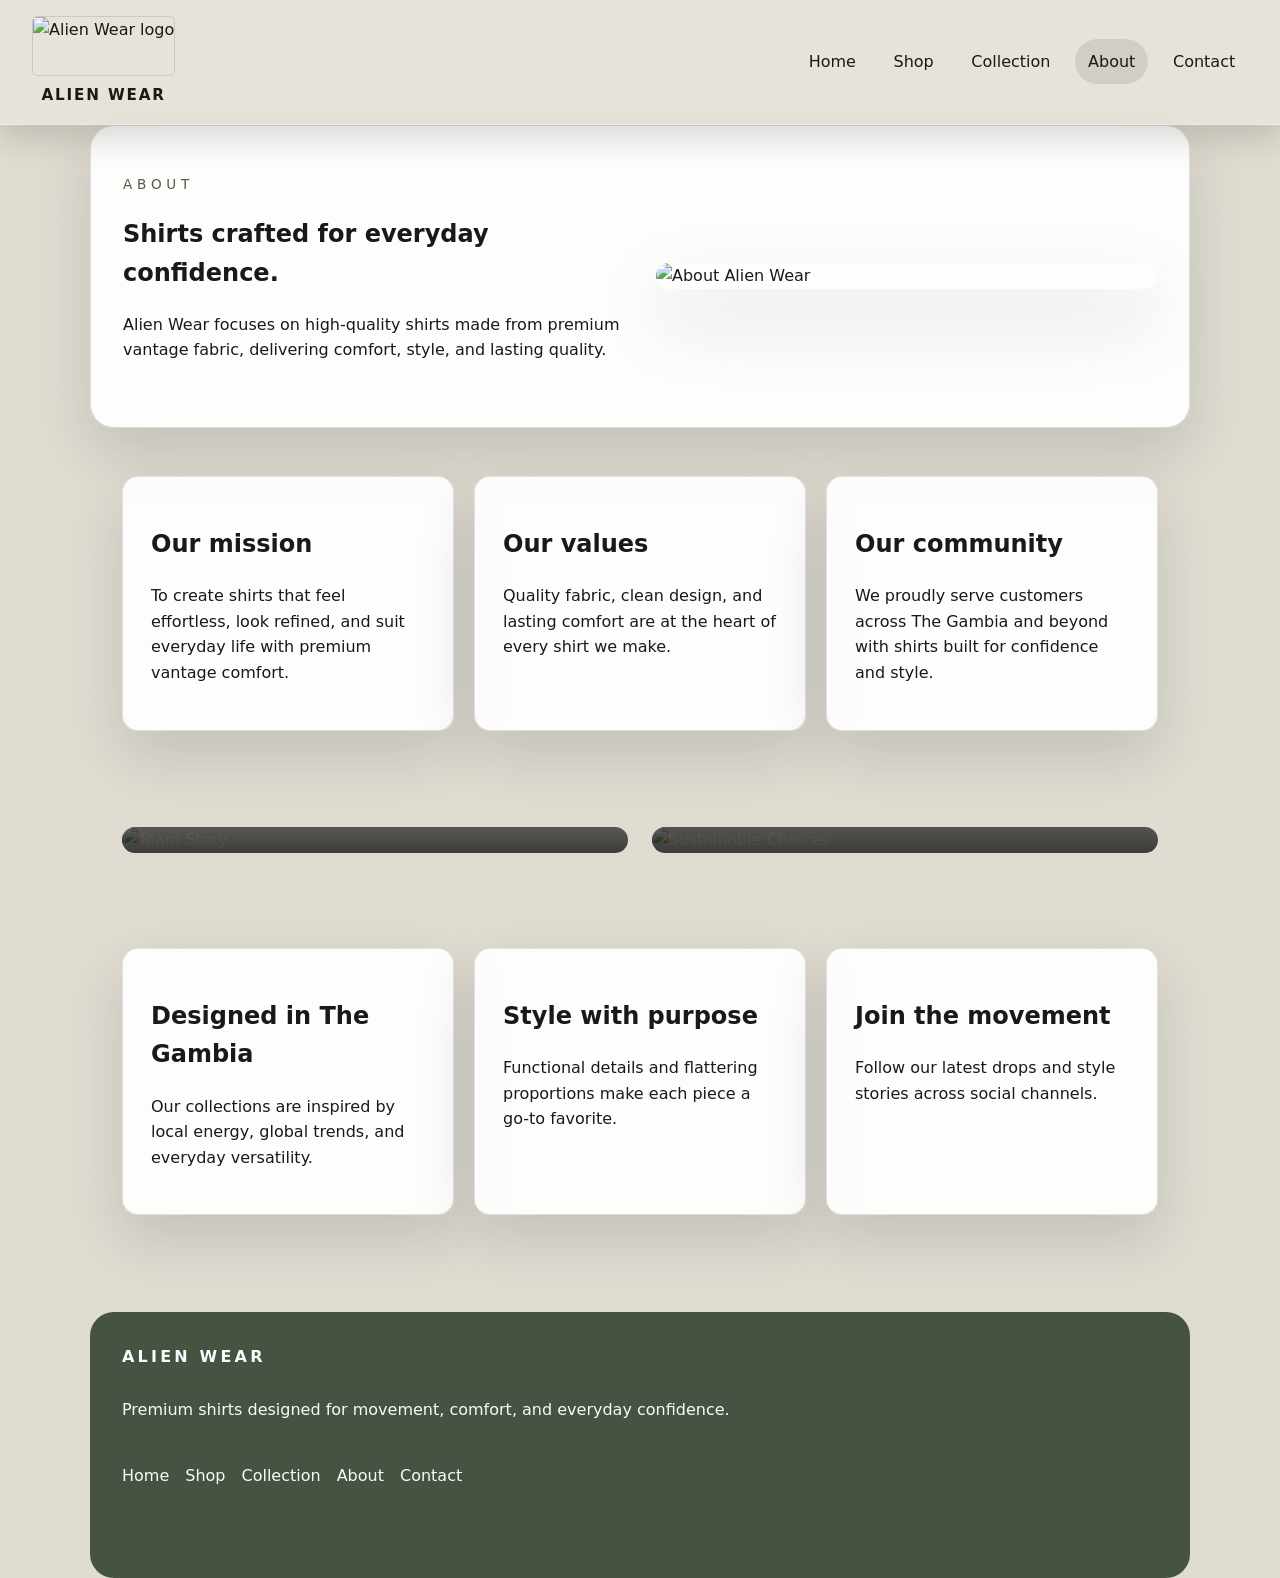
==== about.html @ 1a1aa85f "first commit" ====
<!doctype html>
<html lang="en">
  <head>
    <meta charset="UTF-8" />
    <meta name="viewport" content="width=device-width, initial-scale=1.0" />
    <title>About | Absa Clothing</title>
    <link rel="stylesheet" href="style.css" />
  </head>
  <body>
    <header class="site-header">
      <a href="index.html" class="brand">
        <img src="logo" alt="Alien Wear logo" />
        <span class="brand-text">Alien Wear</span>
      </a>
      <nav class="main-nav">
        <a href="index.html">Home</a>
        <a href="shop.html">Shop</a>
        <a href="collection.html">Collection</a>
        <a href="about.html" class="active">About</a>
        <a href="contact.html">Contact</a>
      </nav>
    </header>

    <main>
      <section class="hero-banner">
        <div class="hero-copy">
          <p class="eyebrow">About</p>
          <h2>Shirts crafted for everyday confidence.</h2>
          <p>
            Alien Wear focuses on high-quality shirts made from premium vantage
            fabric, delivering comfort, style, and lasting quality.
          </p>
        </div>
        <img
          src="https://via.placeholder.com/900x520/374151/ffffff?text=About+Alien+Wear"
          alt="About Alien Wear"
        />
      </section>

      <section class="section">
        <div class="feature-grid">
          <article>
            <h2>Our mission</h2>
            <p>
              To create shirts that feel effortless, look refined, and suit
              everyday life with premium vantage comfort.
            </p>
          </article>
          <article>
            <h2>Our values</h2>
            <p>
              Quality fabric, clean design, and lasting comfort are at the heart
              of every shirt we make.
            </p>
          </article>
          <article>
            <h2>Our community</h2>
            <p>
              We proudly serve customers across The Gambia and beyond with
              shirts built for confidence and style.
            </p>
          </article>
        </div>
      </section>

      <section class="section image-grid">
        <article class="image-card">
          <img
            src="https://via.placeholder.com/600x420/6b7280/ffffff?text=Team+Story"
            alt="Team Story"
          />
          <div>
            <h3>Built by a driven team</h3>
            <p>Real people creating designs for real lives.</p>
          </div>
        </article>
        <article class="image-card">
          <img
            src="https://via.placeholder.com/600x420/111827/ffffff?text=Sustainable+Choices"
            alt="Sustainable Choices"
          />
          <div>
            <h3>Thoughtful materials</h3>
            <p>
              We choose fabrics and finishes that last, wash well, and feel
              great.
            </p>
          </div>
        </article>
      </section>

      <section class="section feature-grid">
        <article>
          <h2>Designed in The Gambia</h2>
          <p>
            Our collections are inspired by local energy, global trends, and
            everyday versatility.
          </p>
        </article>
        <article>
          <h2>Style with purpose</h2>
          <p>
            Functional details and flattering proportions make each piece a
            go-to favorite.
          </p>
        </article>
        <article>
          <h2>Join the movement</h2>
          <p>
            Follow our latest drops and style stories across social channels.
          </p>
        </article>
      </section>
    </main>

    <footer class="site-footer">
      <div class="site-footer-inner">
        <p class="footer-brand">Alien Wear</p>
        <p>
          Premium shirts designed for movement, comfort, and everyday
          confidence.
        </p>
      </div>
      <div class="footer-links">
        <a href="index.html">Home</a>
        <a href="shop.html">Shop</a>
        <a href="collection.html">Collection</a>
        <a href="about.html">About</a>
        <a href="contact.html">Contact</a>
      </div>
      <p class="footer-note">
        &copy; 2026 Absa Clothing. Bold everyday style for local wardrobes.
      </p>
    </footer>
    <script src="script.js"></script>
  </body>
</html>
---- style.css ----
* {
  box-sizing: border-box;
}

:root {
  --bg: #e0dcd1;
  --surface: rgba(255, 255, 255, 0.92);
  --surface-strong: rgba(255, 255, 255, 0.98);
  --surface-dark: rgba(25, 25, 25, 0.92);
  --text: #191919;
  --text-muted: #465242;
  --text-light: #f8fafc;
  --accent: #465242;
  --accent-strong: #191919;
  --border: rgba(70, 82, 66, 0.2);
  --shadow: 0 24px 60px rgba(15, 23, 42, 0.14);
}

html {
  -webkit-text-size-adjust: 100%;
  text-size-adjust: 100%;
}

body {
  margin: 0;
  font-family:
    Inter,
    system-ui,
    -apple-system,
    BlinkMacSystemFont,
    "Segoe UI",
    sans-serif;
  color: var(--text);
  background: var(--bg);
  line-height: 1.6;
  min-height: 100vh;
}

main {
  margin-bottom: 2.5rem;
}

img {
  display: block;
  max-width: 100%;
  height: auto;
}

.site-header {
  position: sticky;
  top: 0;
  z-index: 10;
  background: rgba(255, 255, 255, 0.22);
  backdrop-filter: blur(18px);
  border-bottom: 1px solid rgba(255, 255, 255, 0.35);
  display: flex;
  flex-wrap: wrap;
  align-items: center;
  justify-content: space-between;
  gap: 1.5rem;
  padding: 1rem 2rem;
  box-shadow: 0 14px 30px rgba(25, 25, 25, 0.16);
  transition:
    transform 0.28s ease,
    opacity 0.28s ease,
    background 0.28s ease,
    box-shadow 0.28s ease;
  will-change: transform, opacity;
}

.site-header.site-header--scrolled {
  background: rgba(255, 255, 255, 0.18);
  box-shadow: 0 10px 24px rgba(25, 25, 25, 0.12);
}

.site-header.site-header--hidden {
  transform: translateY(-105%);
  opacity: 0;
  pointer-events: none;
}

.site-header.site-header--visible {
  transform: translateY(0);
  opacity: 1;
  pointer-events: auto;
}

.brand {
  display: flex;
  flex-direction: column;
  align-items: center;
  text-decoration: none;
  color: var(--accent-strong);
}

.brand img {
  height: 60px;
  width: auto;
  object-fit: contain;
  border-radius: 0.35rem;
  border: 1px solid rgba(70, 82, 66, 0.18);
}

.brand-text {
  margin-top: 0.45rem;
  font-weight: 700;
  letter-spacing: 0.12em;
  font-size: 0.95rem;
  text-transform: uppercase;
  color: var(--accent-strong);
}

.main-nav {
  display: flex;
  flex-wrap: wrap;
  gap: 0.75rem;
}

.main-nav a {
  text-decoration: none;
  color: var(--accent-strong);
  padding: 0.6rem 0.8rem;
  border-radius: 999px;
  transition:
    background 0.2s ease,
    color 0.2s ease;
}

.main-nav a:hover,
.main-nav a.active {
  background: rgba(70, 82, 66, 0.14);
  color: var(--accent-strong);
}

.hero {
  padding: 2rem 2rem 3rem;
  display: flex;
  flex-direction: column;
  align-items: center;
  gap: 1.5rem;
}

.hero-banner {
  display: grid;
  grid-template-columns: minmax(0, 1fr) minmax(0, 1fr);
  align-items: center;
  gap: 2rem;
  max-width: 1100px;
  margin: 0 auto;
  padding: 3rem 2rem;
  background: rgba(255, 255, 255, 0.92);
  border: 1px solid rgba(70, 82, 66, 0.18);
  border-radius: 1.5rem;
  box-shadow: var(--shadow);
}

.hero-banner img {
  width: 100%;
  border-radius: 1rem;
  object-fit: cover;
  box-shadow: 0 30px 70px rgba(70, 82, 66, 0.18);
}

.hero-copy {
  max-width: 560px;
}

.slideshow-container {
  position: relative;
  max-width: 1200px;
  width: 100%;
  overflow: hidden;
  border-radius: 1rem;
  box-shadow: 0 30px 70px rgba(15, 23, 42, 0.18);
  background: #191919;
}

.slide {
  display: none;
  position: relative;
}

.slide img {
  width: 100%;
  display: block;
  height: auto;
  max-height: 600px;
  object-fit: cover;
}

.slide-caption {
  position: absolute;
  bottom: 1.5rem;
  left: 1.5rem;
  color: #f8fafc;
  text-shadow: 0 12px 30px rgba(0, 0, 0, 0.35);
  max-width: min(60%, 420px);
  background: rgba(25, 25, 25, 0.55);
  padding: 1rem 1.2rem;
  border-radius: 1rem;
}

.slide-caption h2 {
  margin: 0 0 0.5rem;
  font-size: clamp(1.5rem, 2.5vw, 2.75rem);
}

.slide-caption p {
  margin: 0;
  font-size: 1rem;
}

.prev,
.next {
  cursor: pointer;
  position: absolute;
  top: 50%;
  width: 3rem;
  height: 3rem;
  margin-top: -1.5rem;
  color: #ffffff;
  background: rgba(224, 220, 209, 0.18);
  border-radius: 50%;
  display: flex;
  align-items: center;
  justify-content: center;
  text-decoration: none;
  font-size: 1.4rem;
  border: none;
  touch-action: manipulation;
}

.prev {
  left: 1rem;
}
.next {
  right: 1rem;
}

.prev:hover,
.next:hover {
  background: rgba(224, 220, 209, 0.35);
}

.slide-dots {
  display: flex;
  justify-content: center;
  gap: 0.75rem;
  margin-top: 1rem;
  z-index: 1;
}

.dot {
  cursor: pointer;
  width: 1.1rem;
  height: 1.1rem;
  border-radius: 50%;
  background: rgba(255, 255, 255, 0.9);
  border: 1px solid rgba(70, 82, 66, 0.18);
  box-shadow: 0 6px 14px rgba(0, 0, 0, 0.12);
  transition:
    background 0.2s ease,
    transform 0.2s ease,
    box-shadow 0.2s ease;
}

.dot.active,
.dot:hover {
  background: var(--accent-strong);
  transform: scale(1.3);
  box-shadow: 0 10px 18px rgba(0, 0, 0, 0.2);
  border-color: rgba(255, 255, 255, 0.85);
}

.section {
  max-width: 1100px;
  margin: 0 auto;
  padding: 3rem 2rem;
}

.feature-grid {
  display: grid;
  grid-template-columns: repeat(auto-fit, minmax(220px, 1fr));
  gap: 1.25rem;
}

.feature-grid article {
  background: var(--surface);
  padding: 1.75rem;
  border-radius: 1rem;
  box-shadow: var(--shadow);
  border: 1px solid rgba(70, 82, 66, 0.16);
  transition:
    transform 0.2s ease,
    box-shadow 0.2s ease;
}

.feature-grid article:hover {
  transform: translateY(-6px) scale(1.02);
  box-shadow: 0 24px 58px rgba(70, 82, 66, 0.18);
}

.alternate {
  background: var(--accent-strong);
  color: var(--text-light);
  border-radius: 1rem;
}

.alternate h2,
.alternate p {
  color: var(--text-light);
}

.eyebrow {
  margin: 0 0 1rem;
  text-transform: uppercase;
  letter-spacing: 0.35em;
  color: rgba(70, 82, 66, 0.95);
  font-size: 0.85rem;
}

.button {
  display: inline-flex;
  align-items: center;
  justify-content: center;
  padding: 0.9rem 1.6rem;
  border-radius: 999px;
  background: var(--accent);
  color: var(--text-light);
  text-decoration: none;
  border: none;
  cursor: pointer;
  transition:
    transform 0.15s ease,
    background 0.2s ease;
  min-height: 44px;
}

.button:hover {
  transform: translateY(-1px);
  background: var(--accent-strong);
}

.button-secondary {
  background: var(--surface-strong);
  color: var(--text);
  border: 1px solid rgba(70, 82, 66, 0.18);
}

.button-secondary:hover {
  background: rgba(224, 220, 209, 0.95);
}

.product-grid,
.image-grid,
.contact-grid,
.payment-section {
  display: grid;
  gap: 1.5rem;
}

.product-grid {
  grid-template-columns: repeat(auto-fit, minmax(220px, 1fr));
}

.product-card,
.payment-card,
.contact-card {
  background: rgba(224, 220, 209, 0.9);
  backdrop-filter: blur(6px);
  border-radius: 1rem;
  box-shadow: 0 14px 42px rgba(70, 82, 66, 0.16);
  overflow: hidden;
  border: 1px solid rgba(70, 82, 66, 0.16);
  transition:
    transform 0.18s ease,
    box-shadow 0.18s ease;
}

.product-card {
  position: relative;
}

.product-card img {
  width: 100%;
  height: 260px;
  object-fit: cover;
  transition:
    transform 0.25s ease,
    filter 0.25s ease;
}

.product-card-banner {
  display: none;
  position: absolute;
  inset: 50% auto auto 50%;
  transform: translate(-50%, -50%);
  z-index: 2;
  padding: 0.7rem 1rem;
  background: rgba(17, 24, 39, 0.9);
  color: #ffffff;
  border-radius: 999px;
  text-align: center;
  font-size: 0.8rem;
  font-weight: 700;
  letter-spacing: 0.16em;
  text-transform: uppercase;
  box-shadow: 0 10px 24px rgba(0, 0, 0, 0.16);
  white-space: nowrap;
}

.product-card--sold-out img {
  filter: grayscale(0.8) brightness(0.72);
  opacity: 0.8;
}

.product-card--sold-out .product-card-banner {
  display: block;
}

.product-card div {
  padding: 1.25rem;
  background: linear-gradient(
    180deg,
    rgba(255, 255, 255, 0.8),
    rgba(255, 255, 255, 0.65)
  );
}

.price {
  margin: 1rem 0 0;
  font-weight: 700;
  color: var(--accent-strong);
}

.payment-section {
  grid-template-columns: repeat(auto-fit, minmax(260px, 1fr));
  align-items: stretch;
}

.payment-card {
  padding: 1.75rem;
  transition:
    transform 0.2s ease,
    box-shadow 0.2s ease;
}

.wave-card {
  border: 1px solid rgba(70, 82, 66, 0.2);
}

.payment-list {
  list-style: none;
  padding: 0;
  margin: 1rem 0 0;
  display: grid;
  gap: 0.75rem;
}

.payment-list li {
  background: rgba(255, 255, 255, 0.85);
  padding: 0.9rem 1rem;
  border-radius: 0.85rem;
  border: 1px solid rgba(70, 82, 66, 0.12);
}

.payment-button {
  width: 100%;
  text-align: left;
  padding: 0.95rem 1rem;
  border-radius: 0.85rem;
  border: 1px solid rgba(70, 82, 66, 0.16);
  background: rgba(255, 255, 255, 0.98);
  color: var(--accent-strong);
  font: inherit;
  cursor: pointer;
  transition:
    background 0.2s ease,
    transform 0.2s ease,
    border-color 0.2s ease;
}

.payment-button:hover,
.payment-button:focus {
  background: rgba(70, 82, 66, 0.08);
  transform: translateY(-1px);
  border-color: rgba(70, 82, 66, 0.28);
}

.payment-button:focus-visible {
  outline: 2px solid var(--accent-strong);
  outline-offset: 3px;
}

.checkout-note {
  margin: 0.75rem 0 0.75rem;
  color: var(--text-muted);
}

.image-grid {
  grid-template-columns: repeat(auto-fit, minmax(280px, 1fr));
}

.image-card {
  position: relative;
  overflow: hidden;
  color: #ffffff;
  cursor: pointer;
  border-radius: 1rem;
  transition:
    transform 0.25s ease,
    box-shadow 0.25s ease;
}

.image-card img {
  width: 100%;
  height: 100%;
  object-fit: cover;
}

.image-card div {
  position: absolute;
  bottom: 0;
  left: 0;
  right: 0;
  padding: 1.5rem;
  background: linear-gradient(
    180deg,
    transparent 0%,
    rgba(25, 25, 25, 0.82) 100%
  );
}

.contact-grid {
  grid-template-columns: repeat(auto-fit, minmax(260px, 1fr));
}

.contact-card {
  padding: 1.75rem;
  transition:
    transform 0.2s ease,
    box-shadow 0.2s ease;
}

.contact-card a {
  color: var(--accent-strong);
  text-decoration: none;
  font-weight: 600;
}

.contact-form {
  display: grid;
  gap: 1rem;
  max-width: 640px;
}

.contact-form label {
  display: grid;
  gap: 0.5rem;
  font-weight: 600;
  color: var(--text);
}

.contact-form input,
.contact-form textarea {
  width: 100%;
  padding: 0.95rem 1rem;
  border: 1px solid rgba(70, 82, 66, 0.22);
  border-radius: 0.9rem;
  background: rgba(255, 255, 255, 0.95);
  color: var(--text);
  font: inherit;
  min-height: 44px;
}

.contact-form button {
  width: fit-content;
}

.site-footer {
  max-width: 1100px;
  margin: 3rem auto 0;
  padding: 2rem 2rem 3rem;
  background: var(--accent);
  color: var(--text-light);
  border-radius: 1.5rem;
}

.site-footer-inner {
  display: grid;
  gap: 0.75rem;
  margin-bottom: 1.5rem;
}

.footer-brand {
  margin: 0;
  font-size: 1rem;
  font-weight: 700;
  letter-spacing: 0.2em;
  text-transform: uppercase;
  color: var(--text-light);
}

.footer-links {
  display: flex;
  flex-wrap: wrap;
  gap: 1rem;
  margin-bottom: 1rem;
}

.footer-links a {
  color: var(--text-light);
  text-decoration: none;
  border-bottom: 1px solid transparent;
  transition: border-color 0.2s ease;
}

.footer-links a:hover {
  border-color: var(--accent);
}

.footer-note {
  margin: 0;
  color: var(--text-muted);
  font-size: 0.95rem;
}

.product-card:hover,
.image-card:hover,
.payment-card:hover,
.contact-card:hover,
.feature-grid article:hover {
  transform: translateY(-4px) scale(1.01);
  box-shadow: 0 18px 45px rgba(70, 82, 66, 0.16);
}

.product-card:hover img {
  transform: scale(1.02);
}

@keyframes popIn {
  0% {
    opacity: 0;
    transform: scale(0.8);
  }
  50% {
    opacity: 1;
    transform: scale(1.05);
  }
  100% {
    opacity: 1;
    transform: scale(1);
  }
}

.product-card {
  animation: popIn 0.6s cubic-bezier(0.34, 1.56, 0.64, 1);
  animation-fill-mode: both;
}

.product-card:nth-child(1) {
  animation-delay: 0.1s;
}

.product-card:nth-child(2) {
  animation-delay: 0.2s;
}

.product-card:nth-child(3) {
  animation-delay: 0.3s;
}

.product-card:nth-child(4) {
  animation-delay: 0.4s;
}

.feature-grid article {
  animation: popIn 0.6s cubic-bezier(0.34, 1.56, 0.64, 1);
  animation-fill-mode: both;
}

.feature-grid article:nth-child(1) {
  animation-delay: 0.1s;
}

.feature-grid article:nth-child(2) {
  animation-delay: 0.2s;
}

.feature-grid article:nth-child(3) {
  animation-delay: 0.3s;
}

.image-card {
  animation: popIn 0.6s cubic-bezier(0.34, 1.56, 0.64, 1);
  animation-fill-mode: both;
}

.image-card:nth-child(1) {
  animation-delay: 0.1s;
}

.image-card:nth-child(2) {
  animation-delay: 0.2s;
}

.image-card:nth-child(3) {
  animation-delay: 0.3s;
}

.payment-card {
  animation: popIn 0.6s cubic-bezier(0.34, 1.56, 0.64, 1);
  animation-fill-mode: both;
}

.payment-card:nth-child(1) {
  animation-delay: 0.1s;
}

.payment-card:nth-child(2) {
  animation-delay: 0.2s;
}

.contact-card {
  animation: popIn 0.6s cubic-bezier(0.34, 1.56, 0.64, 1);
  animation-fill-mode: both;
}

.contact-card:nth-child(1) {
  animation-delay: 0.1s;
}

.contact-card:nth-child(2) {
  animation-delay: 0.2s;
}

@media (max-width: 900px) {
  .site-header {
    padding: 1rem 1.5rem;
  }

  .hero-banner {
    grid-template-columns: 1fr;
    padding: 2rem 1.5rem;
    gap: 1.5rem;
  }

  .hero-copy {
    max-width: none;
  }

  .slideshow-container {
    max-width: 100%;
  }

  .slide-caption {
    left: 1rem;
    right: 1rem;
    bottom: 1rem;
    max-width: none;
  }

  .slide-caption h2 {
    font-size: clamp(1.35rem, 4vw, 1.9rem);
  }

  .section {
    padding: 2.25rem 1.5rem;
  }

  .product-grid {
    grid-template-columns: repeat(2, minmax(0, 1fr));
  }
}

@media (max-width: 640px) {
  body {
    font-size: 16px;
  }

  .site-header {
    justify-content: center;
    text-align: center;
    gap: 0.75rem;
    padding: 0.9rem 0.95rem;
  }

  .brand {
    justify-content: center;
  }

  .brand img {
    height: 48px;
  }

  .main-nav {
    justify-content: center;
    width: 100%;
    gap: 0.45rem;
  }

  .main-nav a {
    padding: 0.7rem 0.8rem;
    font-size: 0.95rem;
  }

  .hero {
    padding: 1rem 1rem 2rem;
  }

  .hero-banner {
    padding: 1.25rem 1rem 1.75rem;
  }

  .slide-caption {
    position: static;
    margin-top: 1rem;
    padding: 0 0.35rem 0.25rem;
    color: #111827;
    text-shadow: none;
    background: transparent;
  }

  .slide-caption h2 {
    font-size: 1.4rem;
  }

  .slide-caption p {
    font-size: 0.95rem;
  }

  .prev,
  .next {
    width: 2.6rem;
    height: 2.6rem;
    font-size: 1.1rem;
  }

  .section {
    padding: 1.75rem 1rem;
  }

  .feature-grid,
  .product-grid,
  .image-grid,
  .contact-grid,
  .payment-section {
    grid-template-columns: 1fr;
  }

  .product-card img {
    height: 220px;
  }

  .contact-form button {
    width: 100%;
  }
}

@media (max-width: 420px) {
  .site-header {
    padding: 0.85rem 0.75rem;
  }

  .main-nav {
    gap: 0.35rem;
  }

  .main-nav a {
    padding: 0.6rem 0.65rem;
    font-size: 0.9rem;
  }

  .hero-banner {
    padding: 1rem 0.75rem 1.5rem;
  }

  .slide-caption h2 {
    font-size: 1.2rem;
  }

  .section {
    padding: 1.25rem 0.75rem;
  }

  .button {
    width: 100%;
  }
}

@media (hover: hover) and (min-width: 641px) {
  .product-card:hover {
    transform: translateY(-8px) scale(1.02);
    box-shadow: 0 25px 60px rgba(15, 23, 42, 0.25);
  }

  .product-card:hover img {
    transform: scale(1.03);
    filter: saturate(1.05) contrast(1.02);
  }

  .image-card:hover {
    transform: scale(1.04);
  }

  .payment-card:hover {
    transform: translateY(-4px) scale(1.03);
    box-shadow: 0 15px 40px rgba(15, 23, 42, 0.15);
  }

  .contact-card:hover {
    transform: translateY(-4px) scale(1.03);
    box-shadow: 0 15px 40px rgba(15, 23, 42, 0.15);
  }
}
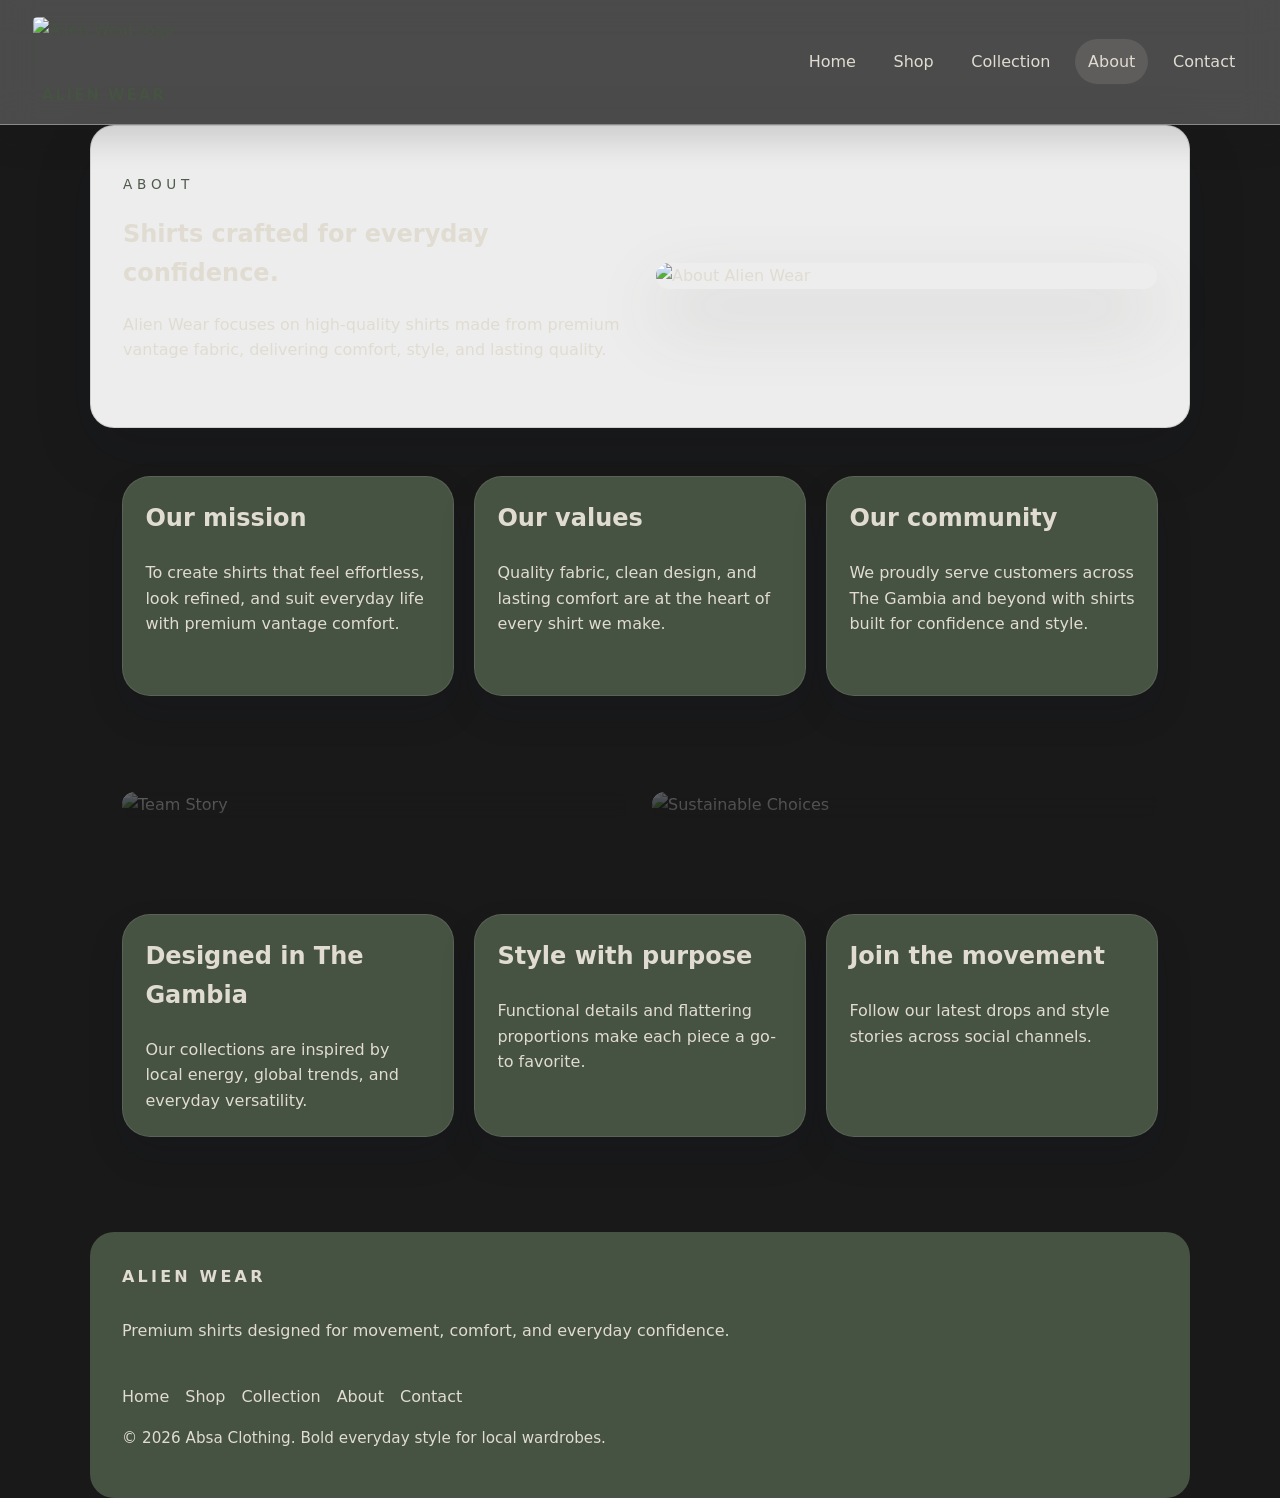
==== commit 24b68e07: "Adjust color and add interactiveness, add animations and a hambuger menu for smaller devices." ====
--- a/about.html
+++ b/about.html
@@ -8,6 +8,16 @@
   </head>
   <body>
     <header class="site-header">
+      <button
+        class="nav-toggle"
+        type="button"
+        aria-expanded="false"
+        aria-label="Toggle navigation"
+      >
+        <span></span>
+        <span></span>
+        <span></span>
+      </button>
       <a href="index.html" class="brand">
         <img src="logo" alt="Alien Wear logo" />
         <span class="brand-text">Alien Wear</span>
--- a/style.css
+++ b/style.css
@@ -3,22 +3,23 @@
 }
 
 :root {
-  --bg: #e0dcd1;
-  --surface: rgba(255, 255, 255, 0.92);
-  --surface-strong: rgba(255, 255, 255, 0.98);
+  --bg: #191919;
+  --surface: rgba(255, 255, 255, 0.06);
+  --surface-strong: rgba(255, 255, 255, 0.1);
   --surface-dark: rgba(25, 25, 25, 0.92);
-  --text: #191919;
-  --text-muted: #465242;
-  --text-light: #f8fafc;
+  --text: #e0dcd1;
+  --text-muted: #d8d3cb;
+  --text-light: #e0dcd1;
   --accent: #465242;
-  --accent-strong: #191919;
-  --border: rgba(70, 82, 66, 0.2);
+  --accent-strong: #465242;
+  --border: rgba(224, 220, 209, 0.2);
   --shadow: 0 24px 60px rgba(15, 23, 42, 0.14);
 }
 
 html {
   -webkit-text-size-adjust: 100%;
   text-size-adjust: 100%;
+  scroll-behavior: smooth;
 }
 
 body {
@@ -34,6 +35,37 @@
   background: var(--bg);
   line-height: 1.6;
   min-height: 100vh;
+}
+
+a,
+button,
+input,
+textarea {
+  transition:
+    transform 0.2s ease,
+    box-shadow 0.2s ease,
+    background 0.2s ease,
+    border-color 0.2s ease,
+    color 0.2s ease,
+    opacity 0.2s ease;
+}
+
+:focus-visible {
+  outline: 2px solid #e0dcd1;
+  outline-offset: 3px;
+}
+
+.reveal {
+  opacity: 0;
+  transform: translateY(18px);
+  transition:
+    opacity 0.55s ease,
+    transform 0.55s ease;
+}
+
+.reveal.is-visible {
+  opacity: 1;
+  transform: translateY(0);
 }
 
 main {
@@ -118,7 +150,7 @@
 
 .main-nav a {
   text-decoration: none;
-  color: var(--accent-strong);
+  color: #e0dcd1;
   padding: 0.6rem 0.8rem;
   border-radius: 999px;
   transition:
@@ -128,8 +160,61 @@
 
 .main-nav a:hover,
 .main-nav a.active {
-  background: rgba(70, 82, 66, 0.14);
-  color: var(--accent-strong);
+  background: rgba(224, 220, 209, 0.12);
+  color: #e0dcd1;
+}
+
+.nav-toggle {
+  display: none;
+  border: 1px solid rgba(224, 220, 209, 0.2);
+  background: rgba(224, 220, 209, 0.08);
+  border-radius: 0.85rem;
+  padding: 0.7rem 0.8rem;
+  cursor: pointer;
+  align-items: center;
+  justify-content: center;
+  gap: 0.3rem;
+  flex-direction: column;
+  transition:
+    border-color 0.2s ease,
+    background 0.2s ease,
+    transform 0.2s ease;
+}
+
+.nav-toggle:hover {
+  border-color: rgba(224, 220, 209, 0.4);
+  background: rgba(224, 220, 209, 0.12);
+}
+
+.nav-toggle span {
+  display: block;
+  width: 1.5rem;
+  height: 2px;
+  border-radius: 2px;
+  background: #e0dcd1;
+  transition:
+    transform 0.3s ease,
+    opacity 0.3s ease,
+    width 0.3s ease;
+  transform-origin: center;
+}
+
+.nav-toggle.is-open {
+  background: rgba(224, 220, 209, 0.14);
+  border-color: rgba(224, 220, 209, 0.4);
+}
+
+.nav-toggle.is-open span:nth-child(1) {
+  transform: translateY(6px) rotate(45deg);
+}
+
+.nav-toggle.is-open span:nth-child(2) {
+  opacity: 0;
+  width: 0;
+}
+
+.nav-toggle.is-open span:nth-child(3) {
+  transform: translateY(-6px) rotate(-45deg);
 }
 
 .hero {
@@ -173,18 +258,36 @@
   border-radius: 1rem;
   box-shadow: 0 30px 70px rgba(15, 23, 42, 0.18);
   background: #191919;
+  aspect-ratio: 16 / 9;
 }
 
 .slide {
-  display: none;
-  position: relative;
+  position: absolute;
+  inset: 0;
+  display: block;
+  opacity: 0;
+  transform: translateX(100%);
+  transition:
+    transform 0.7s ease,
+    opacity 0.7s ease;
+  pointer-events: none;
+}
+
+.slide.is-active {
+  opacity: 1;
+  transform: translateX(0);
+  pointer-events: auto;
+}
+
+.slide.is-prev {
+  opacity: 0;
+  transform: translateX(-100%);
 }
 
 .slide img {
   width: 100%;
   display: block;
-  height: auto;
-  max-height: 600px;
+  height: 100%;
   object-fit: cover;
 }
 
@@ -285,14 +388,28 @@
 }
 
 .feature-grid article {
-  background: var(--surface);
-  padding: 1.75rem;
-  border-radius: 1rem;
-  box-shadow: var(--shadow);
-  border: 1px solid rgba(70, 82, 66, 0.16);
+  background: #465242;
+  color: #e0dcd1;
+  padding: 0;
+  border-radius: 1.75rem;
+  box-shadow: 0 18px 36px rgba(17, 24, 39, 0.14);
+  border: 1px solid rgba(224, 220, 209, 0.12);
+  overflow: hidden;
+  min-height: 220px;
   transition:
     transform 0.2s ease,
     box-shadow 0.2s ease;
+}
+
+.feature-grid article h2,
+.feature-grid article p {
+  color: #e0dcd1;
+  margin: 0;
+  padding: 1.4rem 1.4rem 0;
+}
+
+.feature-grid article p {
+  padding-bottom: 1.4rem;
 }
 
 .feature-grid article:hover {
@@ -301,14 +418,14 @@
 }
 
 .alternate {
-  background: var(--accent-strong);
-  color: var(--text-light);
+  background: #e0dcd1;
+  color: #191919;
   border-radius: 1rem;
 }
 
 .alternate h2,
 .alternate p {
-  color: var(--text-light);
+  color: #191919;
 }
 
 .eyebrow {
@@ -366,12 +483,13 @@
 .product-card,
 .payment-card,
 .contact-card {
-  background: rgba(224, 220, 209, 0.9);
+  background: #465242;
+  color: #e0dcd1;
   backdrop-filter: blur(6px);
-  border-radius: 1rem;
-  box-shadow: 0 14px 42px rgba(70, 82, 66, 0.16);
+  border-radius: 1.8rem;
+  box-shadow: 0 18px 36px rgba(17, 24, 39, 0.12);
   overflow: hidden;
-  border: 1px solid rgba(70, 82, 66, 0.16);
+  border: 1px solid rgba(224, 220, 209, 0.12);
   transition:
     transform 0.18s ease,
     box-shadow 0.18s ease;
@@ -379,12 +497,16 @@
 
 .product-card {
   position: relative;
+  max-width: 420px;
+  width: 100%;
+  margin: 0 auto;
 }
 
 .product-card img {
   width: 100%;
-  height: 260px;
+  height: 300px;
   object-fit: cover;
+  border-radius: 0;
   transition:
     transform 0.25s ease,
     filter 0.25s ease;
@@ -419,18 +541,34 @@
 }
 
 .product-card div {
-  padding: 1.25rem;
-  background: linear-gradient(
-    180deg,
-    rgba(255, 255, 255, 0.8),
-    rgba(255, 255, 255, 0.65)
-  );
+  padding: 1.2rem 1.3rem 1.5rem;
+  background: rgba(70, 82, 66, 0.96);
+}
+
+.product-card h3,
+.product-card p,
+.product-card .price {
+  color: #e0dcd1;
+}
+
+.product-card h3 {
+  margin: 0 0 0.6rem;
+  font-size: clamp(1.3rem, 2vw, 1.9rem);
+  line-height: 1.2;
+}
+
+.product-card p {
+  margin: 0;
 }
 
 .price {
+  display: inline-block;
   margin: 1rem 0 0;
+  padding: 0.8rem 1.2rem;
+  border-radius: 999px;
+  background: rgba(224, 220, 209, 0.1);
   font-weight: 700;
-  color: var(--accent-strong);
+  color: #e0dcd1;
 }
 
 .payment-section {
@@ -440,9 +578,19 @@
 
 .payment-card {
   padding: 1.75rem;
+  background: #465242;
+  color: #e0dcd1;
   transition:
     transform 0.2s ease,
     box-shadow 0.2s ease;
+}
+
+.payment-card h2,
+.payment-card h3,
+.payment-card p,
+.payment-card a,
+.payment-card strong {
+  color: #e0dcd1;
 }
 
 .wave-card {
@@ -458,10 +606,11 @@
 }
 
 .payment-list li {
-  background: rgba(255, 255, 255, 0.85);
+  background: rgba(224, 220, 209, 0.08);
+  color: #e0dcd1;
   padding: 0.9rem 1rem;
   border-radius: 0.85rem;
-  border: 1px solid rgba(70, 82, 66, 0.12);
+  border: 1px solid rgba(224, 220, 209, 0.15);
 }
 
 .payment-button {
@@ -469,9 +618,9 @@
   text-align: left;
   padding: 0.95rem 1rem;
   border-radius: 0.85rem;
-  border: 1px solid rgba(70, 82, 66, 0.16);
-  background: rgba(255, 255, 255, 0.98);
-  color: var(--accent-strong);
+  border: 1px solid rgba(224, 220, 209, 0.22);
+  background: rgba(224, 220, 209, 0.08);
+  color: #e0dcd1;
   font: inherit;
   cursor: pointer;
   transition:
@@ -581,8 +730,8 @@
   max-width: 1100px;
   margin: 3rem auto 0;
   padding: 2rem 2rem 3rem;
-  background: var(--accent);
-  color: var(--text-light);
+  background: #465242;
+  color: #e0dcd1;
   border-radius: 1.5rem;
 }
 
@@ -598,7 +747,7 @@
   font-weight: 700;
   letter-spacing: 0.2em;
   text-transform: uppercase;
-  color: var(--text-light);
+  color: #e0dcd1;
 }
 
 .footer-links {
@@ -609,19 +758,19 @@
 }
 
 .footer-links a {
-  color: var(--text-light);
+  color: #e0dcd1;
   text-decoration: none;
   border-bottom: 1px solid transparent;
   transition: border-color 0.2s ease;
 }
 
 .footer-links a:hover {
-  border-color: var(--accent);
+  border-color: #e0dcd1;
 }
 
 .footer-note {
   margin: 0;
-  color: var(--text-muted);
+  color: #e0dcd1;
   font-size: 0.95rem;
 }
 
@@ -779,7 +928,7 @@
   }
 
   .site-header {
-    justify-content: center;
+    justify-content: space-between;
     text-align: center;
     gap: 0.75rem;
     padding: 0.9rem 0.95rem;
@@ -787,21 +936,47 @@
 
   .brand {
     justify-content: center;
+    margin-left: auto;
+    order: 2;
   }
 
   .brand img {
     height: 48px;
   }
 
+  .nav-toggle {
+    display: inline-flex;
+    order: 1;
+    margin-right: auto;
+  }
+
   .main-nav {
+    display: none;
     justify-content: center;
     width: 100%;
-    gap: 0.45rem;
+    gap: 0.35rem;
+    row-gap: 0.35rem;
+    order: 3;
+    border-radius: 1rem;
+    background: rgba(15, 23, 42, 0.5);
+    padding: 0.5rem;
+    border: 1px solid rgba(224, 220, 209, 0.12);
+    box-shadow: 0 18px 40px rgba(15, 23, 42, 0.16);
+  }
+
+  .main-nav.is-open {
+    display: flex;
+    flex-direction: column;
+    padding-top: 0.75rem;
+    border-top: 1px solid rgba(224, 220, 209, 0.18);
+    border-radius: 1rem;
   }
 
   .main-nav a {
     padding: 0.7rem 0.8rem;
     font-size: 0.95rem;
+    border-radius: 0.8rem;
+    text-align: center;
   }
 
   .hero {
@@ -863,7 +1038,9 @@
   }
 
   .main-nav {
-    gap: 0.35rem;
+    gap: 0.3rem;
+    row-gap: 0.3rem;
+    border-radius: 0.9rem;
   }
 
   .main-nav a {
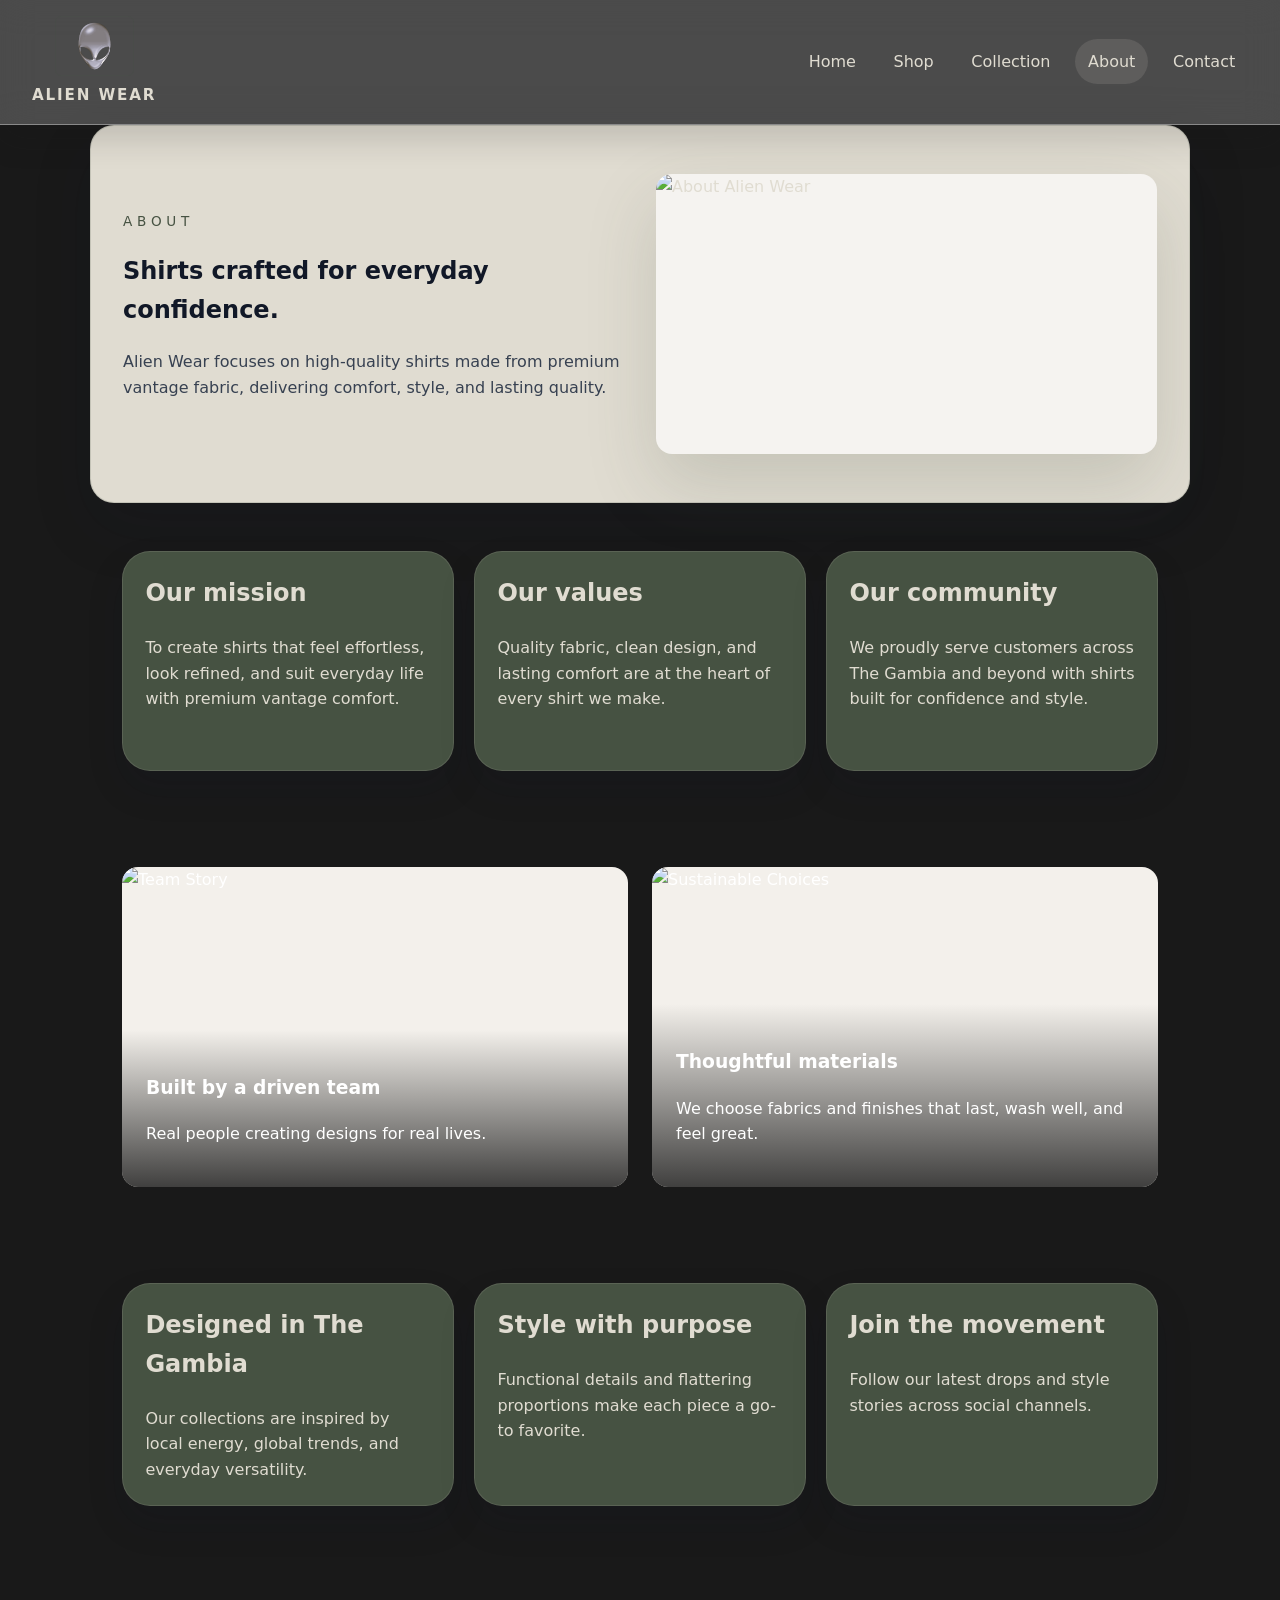
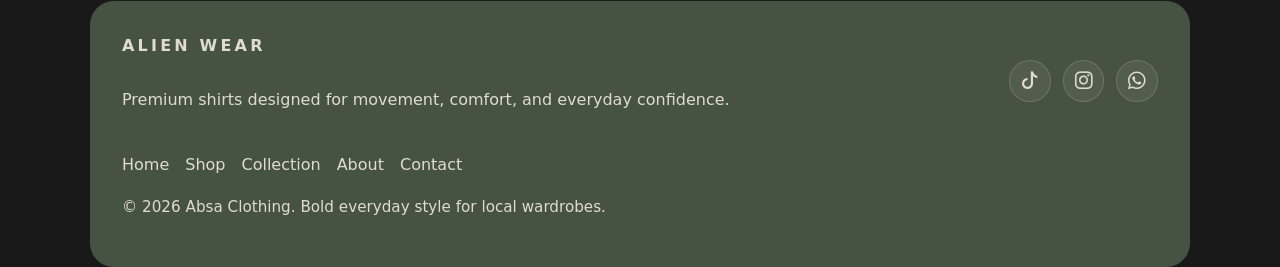
==== commit 47bec605: "image visibility to the cards, color change to the containers on each section, social media icons an" ====
--- a/about.html
+++ b/about.html
@@ -4,6 +4,10 @@
     <meta charset="UTF-8" />
     <meta name="viewport" content="width=device-width, initial-scale=1.0" />
     <title>About | Absa Clothing</title>
+    <link
+      rel="stylesheet"
+      href="https://cdn.jsdelivr.net/npm/bootstrap-icons@1.11.3/font/bootstrap-icons.min.css"
+    />
     <link rel="stylesheet" href="style.css" />
   </head>
   <body>
@@ -19,7 +23,7 @@
         <span></span>
       </button>
       <a href="index.html" class="brand">
-        <img src="logo" alt="Alien Wear logo" />
+        <img src="New folder/Unoriginal logo 2.png" alt="Alien Wear logo" />
         <span class="brand-text">Alien Wear</span>
       </a>
       <nav class="main-nav">
@@ -124,13 +128,28 @@
     </main>
 
     <footer class="site-footer">
-      <div class="site-footer-inner">
-        <p class="footer-brand">Alien Wear</p>
-        <p>
-          Premium shirts designed for movement, comfort, and everyday
-          confidence.
-        </p>
+      <div class="site-footer-row">
+        <div class="site-footer-inner">
+          <p class="footer-brand">Alien Wear</p>
+          <p>
+            Premium shirts designed for movement, comfort, and everyday
+            confidence.
+          </p>
+        </div>
+
+        <div class="footer-socials" aria-label="Social media links">
+          <a href="#" class="social-link" aria-label="TikTok">
+            <i class="bi bi-tiktok"></i>
+          </a>
+          <a href="#" class="social-link" aria-label="Instagram">
+            <i class="bi bi-instagram"></i>
+          </a>
+          <a href="#" class="social-link" aria-label="WhatsApp">
+            <i class="bi bi-whatsapp"></i>
+          </a>
+        </div>
       </div>
+
       <div class="footer-links">
         <a href="index.html">Home</a>
         <a href="shop.html">Shop</a>
--- a/style.css
+++ b/style.css
@@ -139,7 +139,7 @@
   letter-spacing: 0.12em;
   font-size: 0.95rem;
   text-transform: uppercase;
-  color: var(--accent-strong);
+  color: #e0dcd1;
 }
 
 .main-nav {
@@ -233,7 +233,7 @@
   max-width: 1100px;
   margin: 0 auto;
   padding: 3rem 2rem;
-  background: rgba(255, 255, 255, 0.92);
+  background: rgba(224, 220, 209);
   border: 1px solid rgba(70, 82, 66, 0.18);
   border-radius: 1.5rem;
   box-shadow: var(--shadow);
@@ -241,13 +241,29 @@
 
 .hero-banner img {
   width: 100%;
+  height: 100%;
+  min-height: 280px;
   border-radius: 1rem;
-  object-fit: cover;
+  object-fit: contain;
+  background: #f5f3f0;
   box-shadow: 0 30px 70px rgba(70, 82, 66, 0.18);
 }
 
 .hero-copy {
   max-width: 560px;
+  color: #191919;
+}
+
+.hero-copy h2 {
+  color: #111827;
+}
+
+.hero-copy p {
+  color: #374151;
+}
+
+.hero-copy .eyebrow {
+  color: #465242;
 }
 
 .slideshow-container {
@@ -288,7 +304,8 @@
   width: 100%;
   display: block;
   height: 100%;
-  object-fit: cover;
+  object-fit: contain;
+  background: #0d0d0d;
 }
 
 .slide-caption {
@@ -468,6 +485,18 @@
   background: rgba(224, 220, 209, 0.95);
 }
 
+/* Collection page "Shop shirts" button on the cream banner */
+.hero-banner.alternate .button-secondary {
+  background: #465242;
+  color: #e0dcd1;
+  border: 1px solid rgba(224, 220, 209, 0.3);
+}
+
+.hero-banner.alternate .button-secondary:hover {
+  background: #3a4437;
+  color: #ffffff;
+}
+
 .product-grid,
 .image-grid,
 .contact-grid,
@@ -477,7 +506,7 @@
 }
 
 .product-grid {
-  grid-template-columns: repeat(auto-fit, minmax(220px, 1fr));
+  grid-template-columns: repeat(auto-fit, minmax(260px, 1fr));
 }
 
 .product-card,
@@ -498,51 +527,33 @@
 .product-card {
   position: relative;
   max-width: 420px;
-  width: 100%;
+  width: min(100%, 420px);
   margin: 0 auto;
 }
 
 .product-card img {
   width: 100%;
   height: 300px;
-  object-fit: cover;
+  object-fit: contain;
+  background: #f5f3f0;
   border-radius: 0;
   transition:
     transform 0.25s ease,
     filter 0.25s ease;
-}
-
-.product-card-banner {
-  display: none;
-  position: absolute;
-  inset: 50% auto auto 50%;
-  transform: translate(-50%, -50%);
-  z-index: 2;
-  padding: 0.7rem 1rem;
-  background: rgba(17, 24, 39, 0.9);
-  color: #ffffff;
-  border-radius: 999px;
-  text-align: center;
-  font-size: 0.8rem;
-  font-weight: 700;
-  letter-spacing: 0.16em;
-  text-transform: uppercase;
-  box-shadow: 0 10px 24px rgba(0, 0, 0, 0.16);
-  white-space: nowrap;
-}
-
-.product-card--sold-out img {
-  filter: grayscale(0.8) brightness(0.72);
-  opacity: 0.8;
-}
-
-.product-card--sold-out .product-card-banner {
-  display: block;
 }
 
 .product-card div {
   padding: 1.2rem 1.3rem 1.5rem;
   background: rgba(70, 82, 66, 0.96);
+}
+
+.product-card .card-footer {
+  display: flex;
+  align-items: center;
+  justify-content: space-between;
+  flex-wrap: wrap;
+  gap: 0.85rem;
+  margin-top: 1rem;
 }
 
 .product-card h3,
@@ -563,12 +574,31 @@
 
 .price {
   display: inline-block;
-  margin: 1rem 0 0;
+  margin: 0;
   padding: 0.8rem 1.2rem;
   border-radius: 999px;
   background: rgba(224, 220, 209, 0.1);
   font-weight: 700;
   color: #e0dcd1;
+}
+
+.product-card .buy-now-button {
+  width: auto;
+  min-width: 132px;
+  margin-left: auto;
+  flex-shrink: 0;
+  text-align: center;
+  padding: 0.8rem 1.2rem;
+  background: #e0dcd1;
+  color: #465242;
+  border-color: rgba(224, 220, 209, 0.35);
+  font-weight: 700;
+}
+
+.product-card .buy-now-button:hover,
+.product-card .buy-now-button:focus {
+  background: #f7f2eb;
+  color: #465242;
 }
 
 .payment-section {
@@ -664,7 +694,9 @@
 .image-card img {
   width: 100%;
   height: 100%;
-  object-fit: cover;
+  min-height: 320px;
+  object-fit: contain;
+  background: #f3f0eb;
 }
 
 .image-card div {
@@ -735,10 +767,19 @@
   border-radius: 1.5rem;
 }
 
+.site-footer-row {
+  display: flex;
+  align-items: center;
+  justify-content: space-between;
+  gap: 1rem;
+  margin-bottom: 1.5rem;
+}
+
 .site-footer-inner {
   display: grid;
   gap: 0.75rem;
-  margin-bottom: 1.5rem;
+  margin-bottom: 0;
+  flex: 1;
 }
 
 .footer-brand {
@@ -748,6 +789,43 @@
   letter-spacing: 0.2em;
   text-transform: uppercase;
   color: #e0dcd1;
+}
+
+.footer-socials {
+  display: flex;
+  align-items: center;
+  justify-content: flex-end;
+  gap: 0.75rem;
+  flex-wrap: wrap;
+}
+
+.social-link {
+  display: inline-flex;
+  align-items: center;
+  justify-content: center;
+  width: 2.6rem;
+  height: 2.6rem;
+  border-radius: 50%;
+  background: rgba(224, 220, 209, 0.08);
+  border: 1px solid rgba(224, 220, 209, 0.18);
+  color: #e0dcd1;
+  text-decoration: none;
+  transition:
+    transform 0.2s ease,
+    background 0.2s ease,
+    border-color 0.2s ease;
+}
+
+.social-link:hover,
+.social-link:focus-visible {
+  background: rgba(224, 220, 209, 0.18);
+  border-color: rgba(224, 220, 209, 0.35);
+  transform: translateY(-2px);
+}
+
+.social-link i {
+  font-size: 1.1rem;
+  line-height: 1;
 }
 
 .footer-links {
@@ -1015,6 +1093,15 @@
     padding: 1.75rem 1rem;
   }
 
+  .site-footer-row {
+    flex-direction: column;
+    align-items: flex-start;
+  }
+
+  .footer-socials {
+    justify-content: flex-start;
+  }
+
   .feature-grid,
   .product-grid,
   .image-grid,
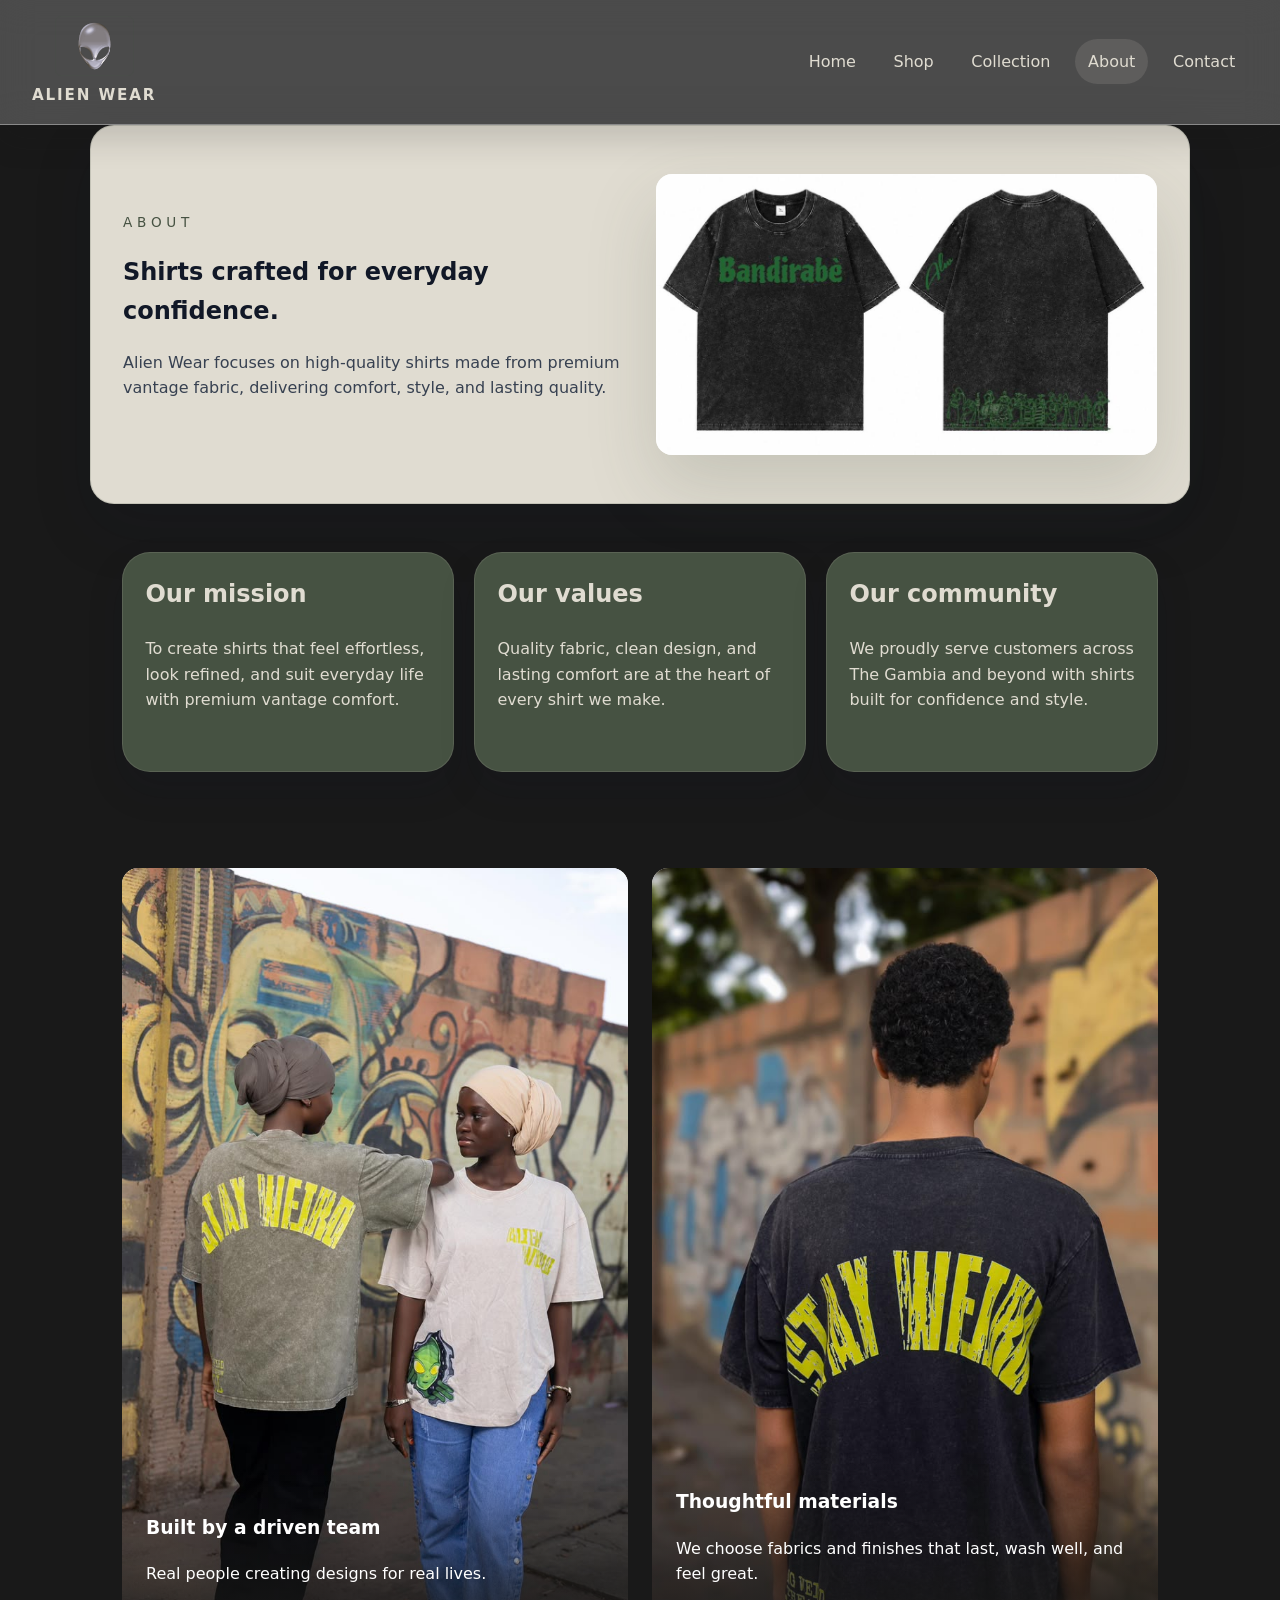
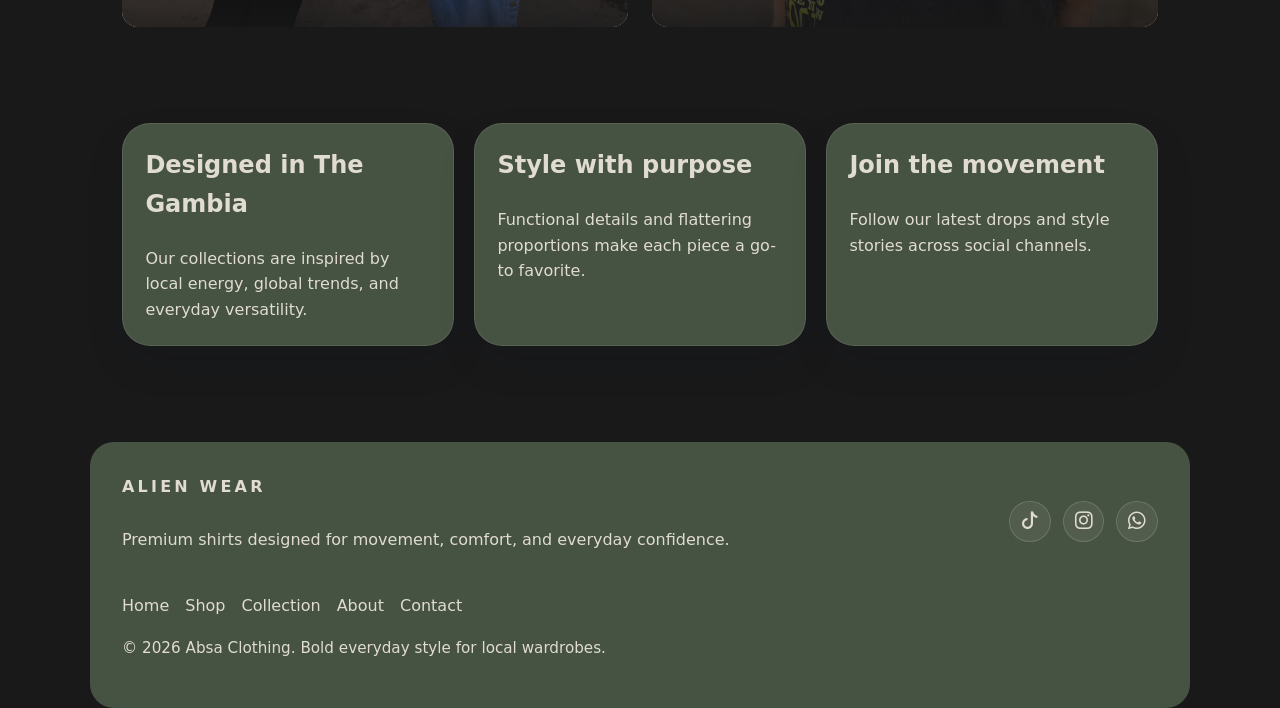
==== commit 368babd0: "Added the order page and the recipt page then added the missing images" ====
--- a/about.html
+++ b/about.html
@@ -46,7 +46,7 @@
           </p>
         </div>
         <img
-          src="https://via.placeholder.com/900x520/374151/ffffff?text=About+Alien+Wear"
+          src="New folder/WhatsApp Image 2026-08-05 at 8.52.21 PM.jpeg"
           alt="About Alien Wear"
         />
       </section>
@@ -80,7 +80,7 @@
       <section class="section image-grid">
         <article class="image-card">
           <img
-            src="https://via.placeholder.com/600x420/6b7280/ffffff?text=Team+Story"
+            src="New folder/WhatsApp Image 2026-07-08 at 7.25.10 PM.jpeg"
             alt="Team Story"
           />
           <div>
@@ -90,7 +90,7 @@
         </article>
         <article class="image-card">
           <img
-            src="https://via.placeholder.com/600x420/111827/ffffff?text=Sustainable+Choices"
+            src="New folder/WhatsApp Image 2026-07-08 at 7.24.56 PM (1).jpeg"
             alt="Sustainable Choices"
           />
           <div>
--- a/style.css
+++ b/style.css
@@ -505,6 +505,371 @@
   gap: 1.5rem;
 }
 
+.checkout-page,
+.confirm-page {
+  min-height: auto;
+}
+
+.page-heading {
+  max-width: 1100px;
+  margin: 0 auto 2rem;
+}
+
+.page-heading-centered {
+  text-align: center;
+}
+
+.page-heading h1 {
+  margin: 0;
+  font-size: clamp(2rem, 4vw, 3rem);
+  line-height: 1.2;
+  color: var(--text-light);
+}
+
+.page-heading .subtle-copy {
+  margin: 0.75rem 0 0;
+  color: var(--text-muted);
+}
+
+.checkout-card,
+.confirmation-card {
+  max-width: 1100px;
+  margin: 0 auto;
+  display: grid;
+  grid-template-columns: minmax(320px, 0.95fr) minmax(460px, 1.05fr);
+  gap: 1.75rem;
+  padding: 1.5rem;
+  border-radius: 2rem;
+  background: linear-gradient(
+    180deg,
+    rgba(50, 61, 48, 0.98),
+    rgba(38, 43, 39, 0.98)
+  );
+  border: 1px solid rgba(224, 220, 209, 0.22);
+  box-shadow: var(--shadow);
+}
+
+.checkout-product-panel,
+.confirmation-product-panel {
+  background: rgba(224, 220, 209, 0.08);
+  border-radius: 1.75rem;
+  border: 1px solid rgba(224, 220, 209, 0.2);
+  padding: 1rem;
+}
+
+.checkout-product-panel {
+  display: flex;
+  flex-direction: column;
+  justify-content: center;
+}
+
+.checkout-image-wrap {
+  background: #f5f3f0;
+  border-radius: 1rem;
+  padding: 1rem;
+  border: 1px solid rgba(70, 82, 66, 0.2);
+}
+
+.checkout-product-image {
+  width: 100%;
+  min-height: 340px;
+  object-fit: contain;
+  background: #f5f3f0;
+  border-radius: 0.8rem;
+}
+
+.checkout-product-summary,
+.confirmation-product-summary {
+  padding: 1rem 0.2rem 0.4rem;
+}
+
+.checkout-product-summary h2,
+.confirmation-product-summary h2 {
+  margin: 0.2rem 0 1rem;
+  font-size: clamp(1.75rem, 4vw, 2rem);
+  color: var(--text-light);
+  line-height: 1.15;
+}
+
+.confirmation-product-summary h2 {
+  font-size: clamp(1.68rem, 3vw, 2rem);
+}
+
+.mini-label {
+  display: inline-flex;
+  align-items: center;
+  gap: 0.55rem;
+  font-size: 0.74rem;
+  font-weight: 800;
+  letter-spacing: 0.16em;
+  text-transform: uppercase;
+  color: #a6b2a2;
+}
+
+.mini-label::before {
+  content: "";
+  display: inline-block;
+  width: 0.62rem;
+  height: 0.62rem;
+  border-radius: 50%;
+  background: #e0dcd1;
+}
+
+.summary-row,
+.receipt-row {
+  display: flex;
+  align-items: center;
+  justify-content: space-between;
+  gap: 1rem;
+  padding: 0.72rem 0;
+  border-top: 1px solid rgba(224, 220, 209, 0.14);
+  color: var(--text-muted);
+}
+
+.summary-row:first-of-type,
+.receipt-row:first-of-type {
+  border-top: 0;
+}
+
+.summary-row span,
+.receipt-row span {
+  color: var(--text-muted);
+}
+
+.summary-row strong,
+.receipt-row strong {
+  color: var(--text-light);
+}
+
+.total-row {
+  font-size: 1.1rem;
+}
+
+.total-row strong {
+  color: #ffffff;
+}
+
+.checkout-form-panel {
+  background: rgba(255, 255, 255, 0.05);
+  border-radius: 1.5rem;
+  border: 1px solid rgba(224, 220, 209, 0.2);
+  padding: 1.5rem;
+  display: flex;
+  flex-direction: column;
+  justify-content: center;
+}
+
+.checkout-form-header h2 {
+  margin: 0.35rem 0 1rem;
+  font-size: clamp(1.8rem, 4vw, 2.65rem);
+  line-height: 1.1;
+  color: var(--text-light);
+}
+
+.checkout-form {
+  display: grid;
+  gap: 1rem;
+}
+
+.checkout-form label,
+.checkout-form .form-row label {
+  display: grid;
+  gap: 0.45rem;
+}
+
+.checkout-form label > span {
+  font-size: 0.72rem;
+  font-weight: 700;
+  letter-spacing: 0.14em;
+  text-transform: uppercase;
+  color: var(--text-muted);
+}
+
+.checkout-form input,
+.checkout-form textarea {
+  width: 100%;
+  padding: 0.98rem 1rem;
+  border-radius: 0.85rem;
+  border: 1px solid rgba(224, 220, 209, 0.24);
+  background: rgba(255, 255, 255, 0.92);
+  color: #191919;
+  font: inherit;
+}
+
+.checkout-form textarea {
+  resize: vertical;
+  min-height: 150px;
+}
+
+.checkout-form input::placeholder,
+.checkout-form textarea::placeholder {
+  color: #667085;
+}
+
+.form-row.two-columns {
+  display: grid;
+  grid-template-columns: repeat(2, minmax(160px, 1fr));
+  gap: 1rem;
+}
+
+.payment-method-box {
+  margin-top: 0.4rem;
+}
+
+.payment-option-row {
+  display: flex;
+  align-items: center;
+  flex-wrap: wrap;
+  gap: 1rem;
+  margin-top: 0.55rem;
+}
+
+.radio-row {
+  display: inline-flex !important;
+  align-items: center;
+  gap: 0.55rem;
+  color: var(--text-light);
+}
+
+.radio-row input {
+  width: auto;
+}
+
+.checkout-actions {
+  display: flex;
+  align-items: center;
+  justify-content: flex-end;
+  flex-wrap: wrap;
+  gap: 0.85rem;
+  margin-top: 0.8rem;
+}
+
+.checkout-actions .button {
+  width: auto;
+}
+
+.confirmation-card {
+  grid-template-columns: minmax(340px, 0.92fr) minmax(340px, 1.08fr);
+}
+
+.confirmation-receipt-panel {
+  background: #e0dcd1;
+  color: #191919;
+  border-radius: 1.6rem;
+  padding: 1.35rem;
+  border: 1px solid rgba(255, 255, 255, 0.5);
+  display: flex;
+  flex-direction: column;
+  justify-content: space-between;
+}
+
+.confirmation-receipt-panel .receipt-heading h2 {
+  margin: 0.4rem 0 1rem;
+  color: #1a2119;
+  font-size: clamp(1.72rem, 3vw, 2.15rem);
+}
+
+.confirmation-receipt-panel .receipt-details {
+  background: rgba(255, 255, 255, 0.3);
+  border-radius: 1rem;
+  padding: 0.4rem 0.9rem;
+}
+
+.confirmation-receipt-panel .receipt-row span {
+  color: #6b726a;
+}
+
+.confirmation-receipt-panel .receipt-row strong {
+  color: #1d261f;
+}
+
+.receipt-total {
+  margin-top: 1rem;
+  padding: 0.8rem 0 0;
+  border-top: 1px solid rgba(54, 62, 51, 0.22);
+}
+
+.receipt-total .summary-row {
+  color: #1a2119;
+}
+
+.receipt-total .summary-row span {
+  color: #1a2119;
+}
+
+.receipt-total .summary-row strong {
+  color: #1a2119;
+}
+
+.confirmation-receipt-panel .button {
+  margin-top: 1.25rem;
+}
+
+.confirmation-product-panel {
+  display: flex;
+  flex-direction: column;
+  justify-content: center;
+}
+
+.confirmation-image-wrap {
+  order: 1;
+}
+
+.confirmation-product-summary {
+  order: 2;
+}
+
+.product-description {
+  margin: 0 0 1rem;
+  color: var(--text-muted);
+}
+
+.button-wide {
+  width: 100%;
+}
+
+@media (max-width: 900px) {
+  .checkout-card,
+  .confirmation-card {
+    grid-template-columns: 1fr;
+  }
+
+  .checkout-product-image {
+    min-height: 260px;
+  }
+
+  .checkout-form-panel {
+    padding: 1.25rem;
+  }
+}
+
+@media (max-width: 640px) {
+  .checkout-card,
+  .confirmation-card {
+    padding: 1rem;
+  }
+
+  .form-row.two-columns {
+    grid-template-columns: 1fr;
+  }
+
+  .checkout-actions {
+    justify-content: stretch;
+  }
+
+  .checkout-actions .button {
+    width: 100%;
+  }
+
+  .confirmation-receipt-panel {
+    order: 0;
+  }
+
+  .confirmation-product-panel {
+    order: 1;
+  }
+}
+
 .product-grid {
   grid-template-columns: repeat(auto-fit, minmax(260px, 1fr));
 }
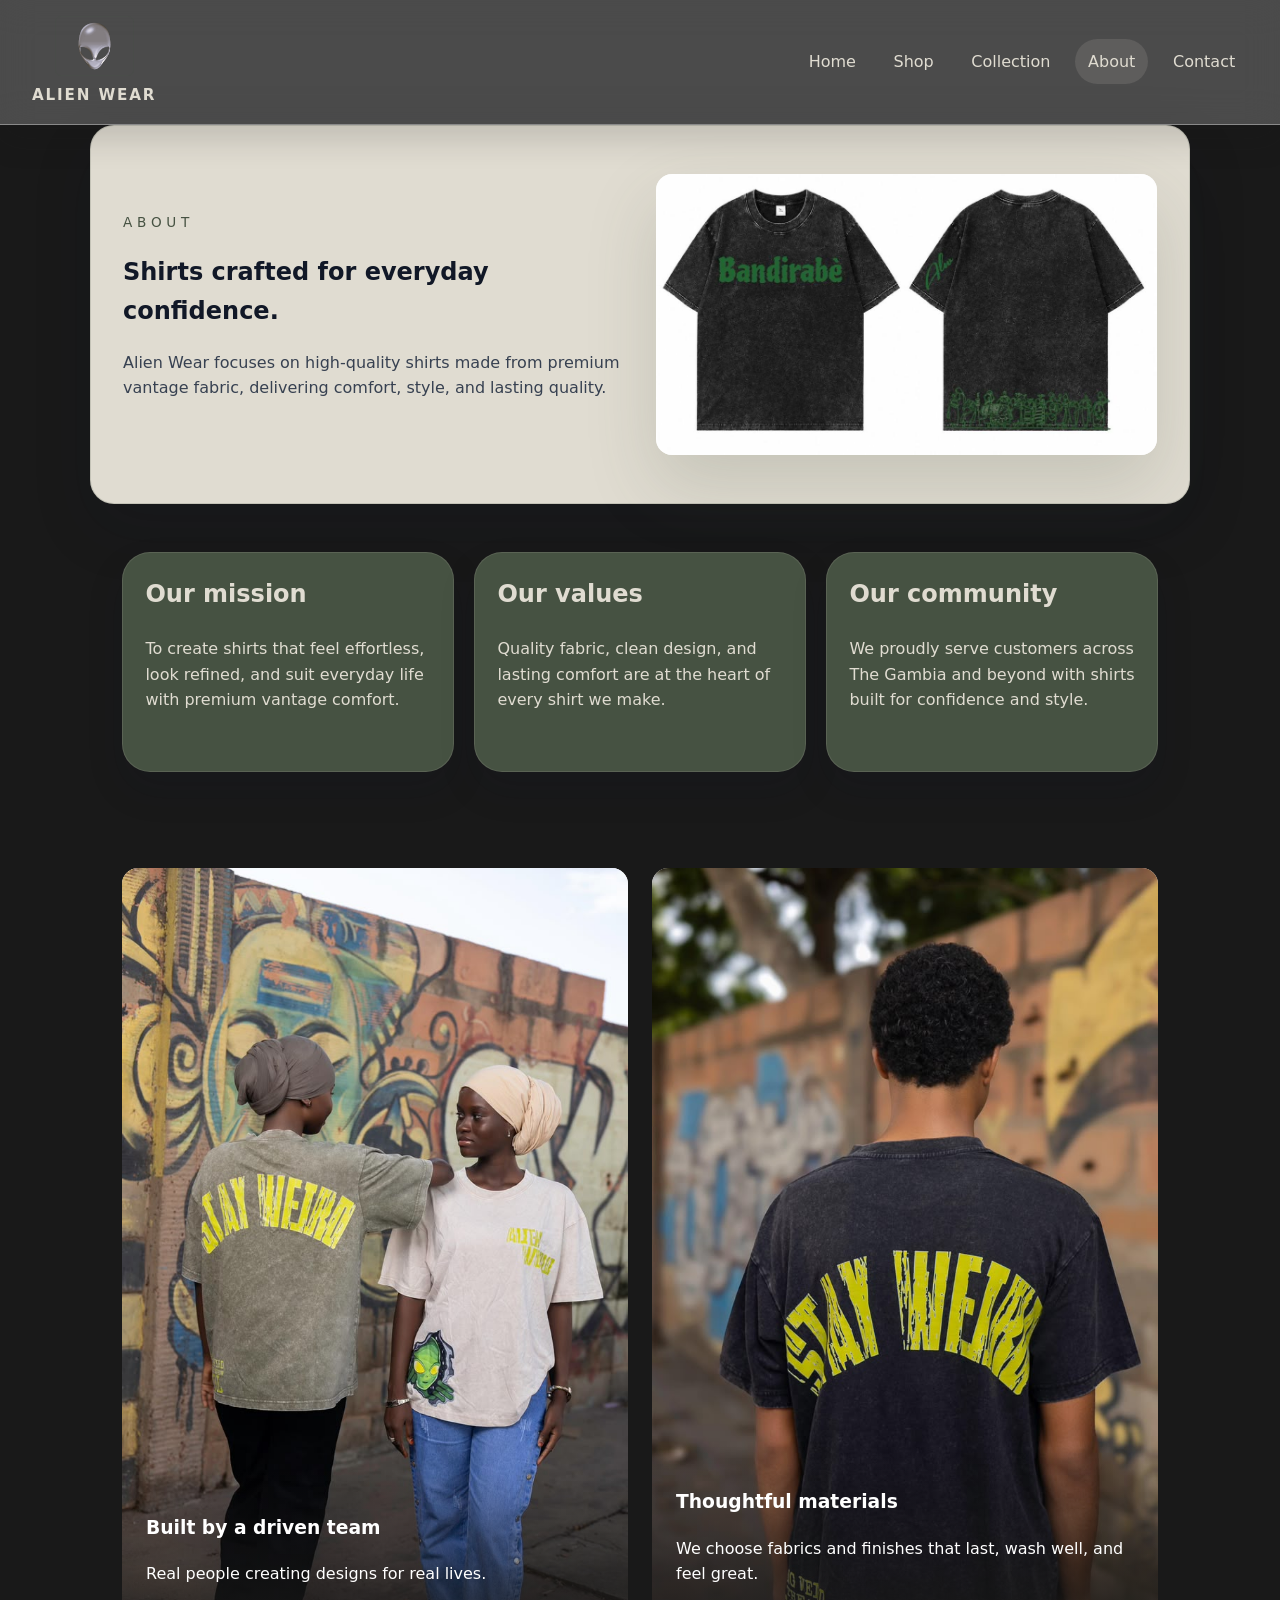
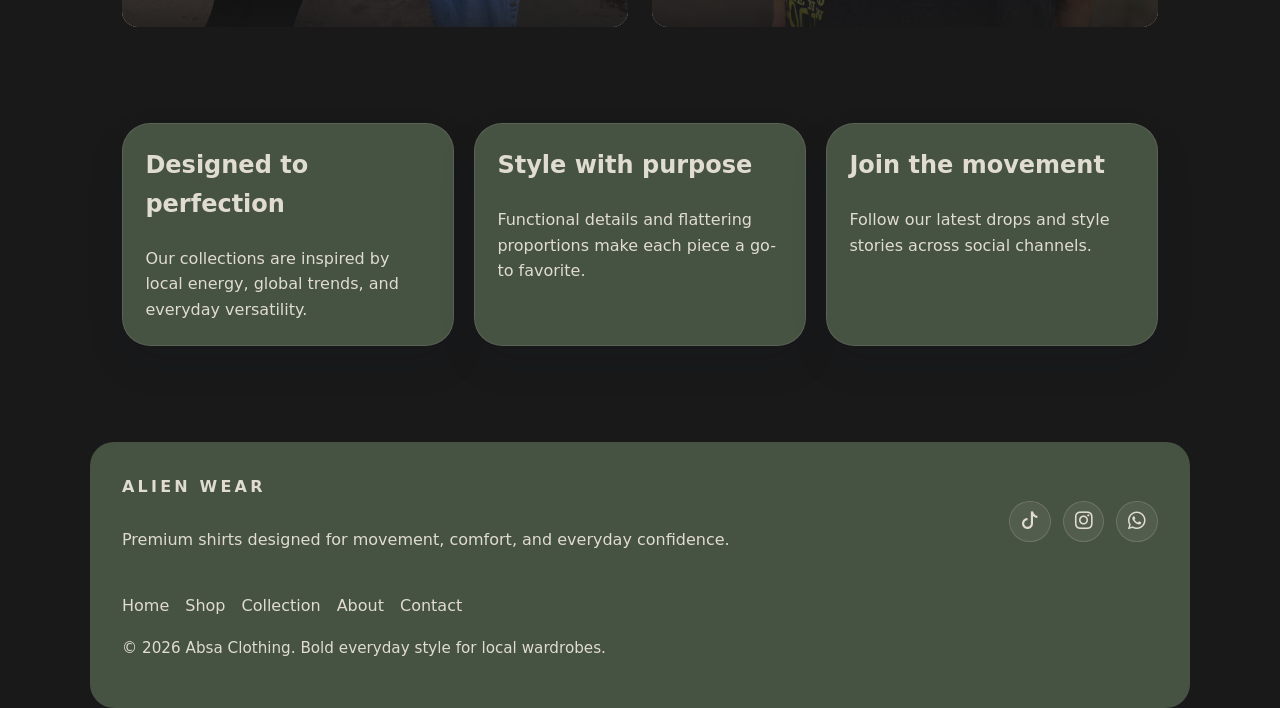
==== commit 8e760a10: "additional pages, and recipt including" ====
--- a/about.html
+++ b/about.html
@@ -105,7 +105,7 @@
 
       <section class="section feature-grid">
         <article>
-          <h2>Designed in The Gambia</h2>
+          <h2>Designed to perfection</h2>
           <p>
             Our collections are inspired by local energy, global trends, and
             everyday versatility.
